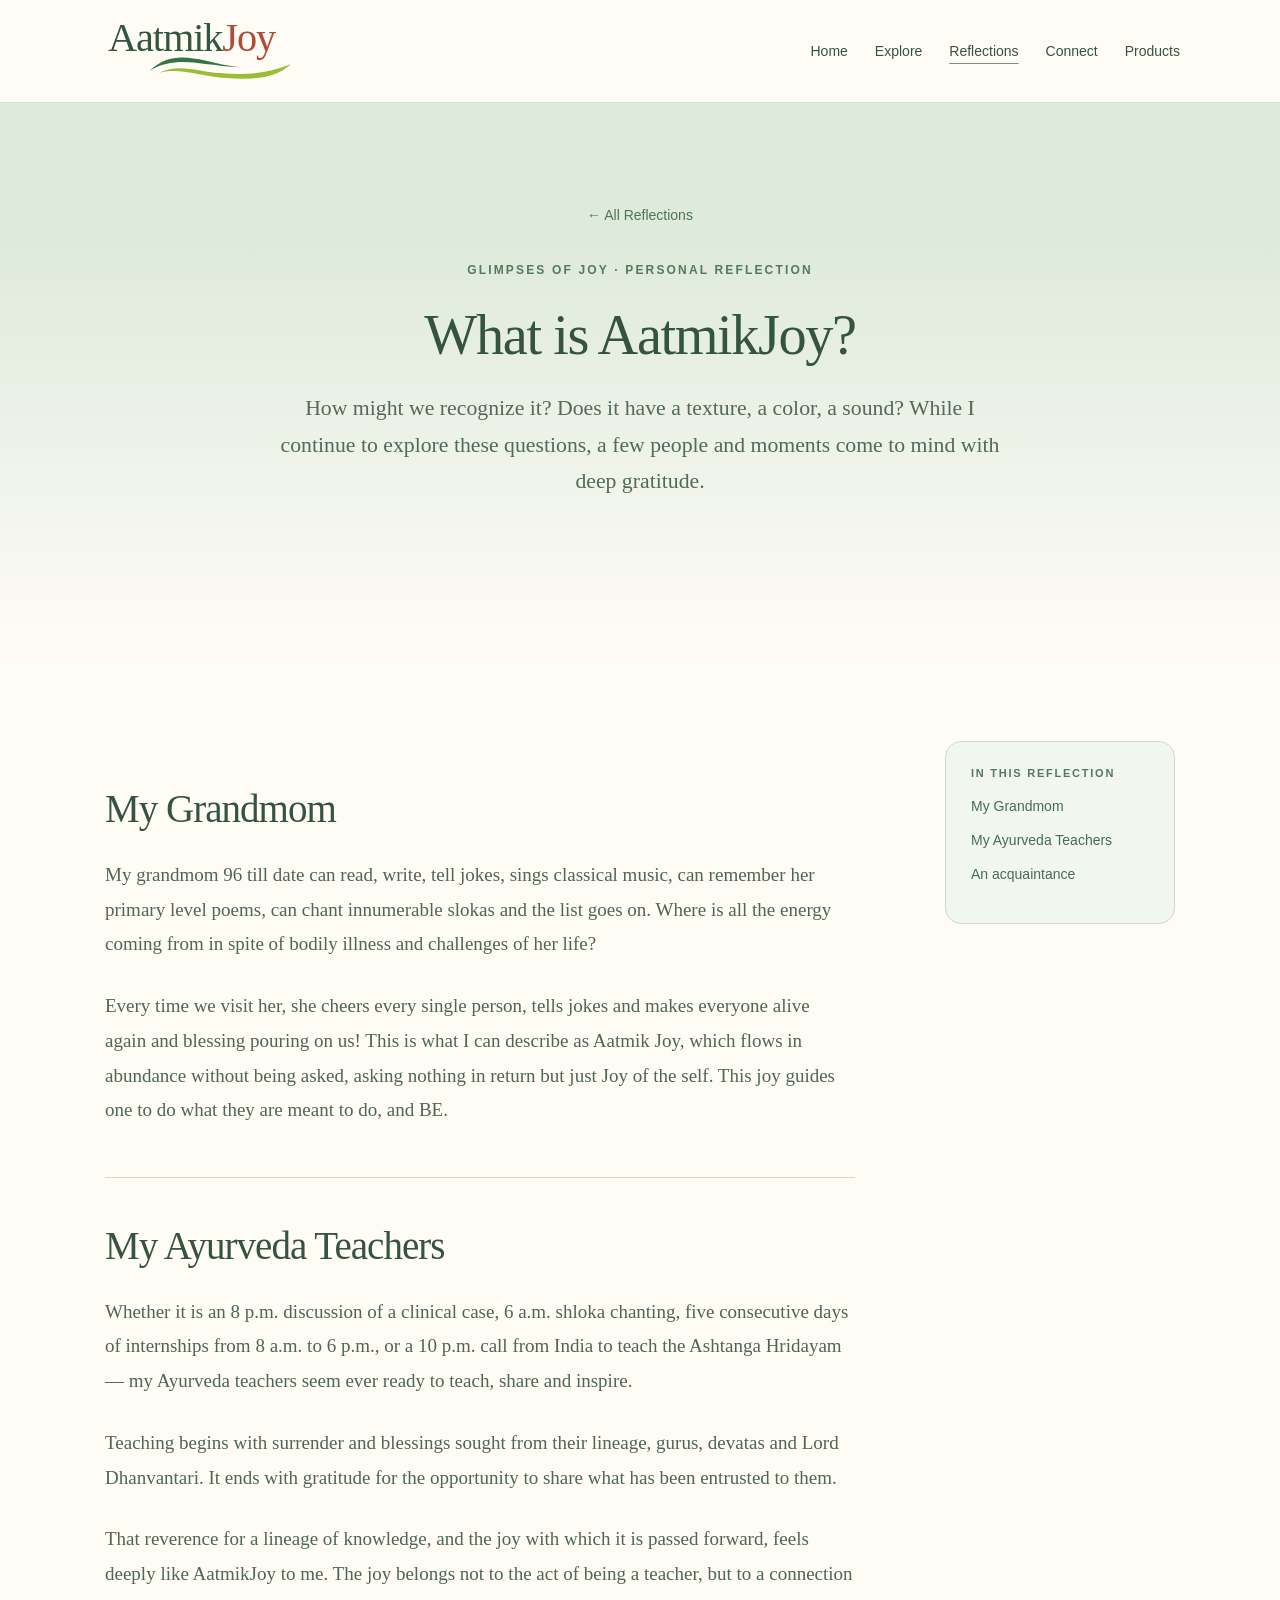
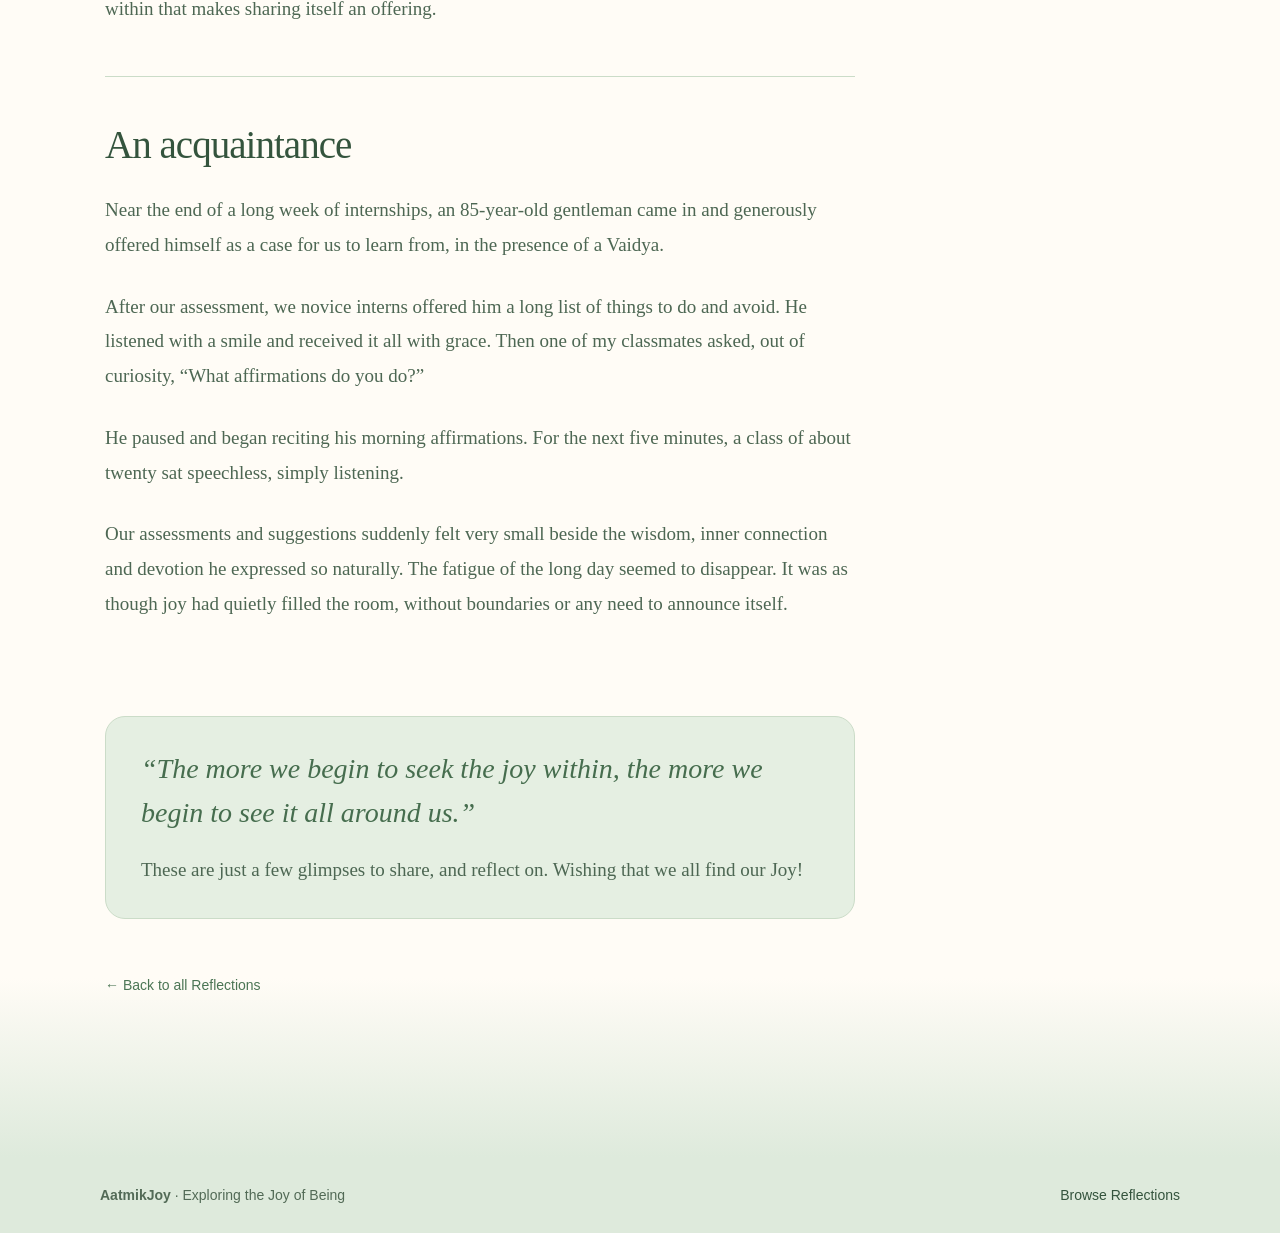
==== reflections/what-is-aatmikjoy/index.html @ f782a4f2 "Create What is AatmikJoy blog article with original personal stories" ====
<!doctype html>
<html lang="en">
<head><meta charset="utf-8"><meta name="viewport" content="width=device-width, initial-scale=1">
<title>What is AatmikJoy? | Reflections · AatmikJoy</title>
<meta name="description" content="A personal reflection on the joy within, through my Grandmom, my Ayurveda teachers and an unexpected encounter.">
<meta name="theme-color" content="#DEEADC">
<style>
:root{--cream:#fcf8ef;--ink:#304a37;--muted:#697366;--line:#e4ddce;--terracotta:#b9724e;--sage:#ecede3}
*{box-sizing:border-box}html{scroll-behavior:smooth}body{margin:0;color:var(--ink);background:var(--cream);font-family:Georgia,'Times New Roman',serif}
a{color:inherit}.wrap{max-width:1140px;margin:0 auto;padding:0 30px}.site-header{border-bottom:1px solid var(--line);background:#fcf8efef;position:sticky;top:0;z-index:3;backdrop-filter:blur(15px)}
.header-inner{display:flex;align-items:center;justify-content:space-between;gap:28px;min-height:102px}.brand{display:block;width:235px;flex-shrink:0}.brand img{width:100%;height:auto;display:block}.nav{display:flex;gap:27px;align-items:center;flex-wrap:wrap}.nav a{font:14px/1.5 Arial,sans-serif;text-decoration:none;color:#53604e}.nav a:hover,.nav a[aria-current]{text-decoration:underline;text-decoration-color:var(--terracotta);text-underline-offset:6px}
.hero{position:relative;overflow:hidden;padding:84px 0 97px;background:linear-gradient(180deg,#fffaf0dd 0%,#fff9efdd 50%,#f8f4e9bb 100%),url('../../assets/images/watercolor.webp') center 60%/cover no-repeat;border-bottom:1px solid #e2dbc9}.hero .wrap{max-width:860px}.eyebrow{font:700 12px/1.4 Arial,sans-serif;letter-spacing:.22em;color:#a97950;text-transform:uppercase}h1{font:normal clamp(48px,6vw,78px)/1.09 Georgia,serif;letter-spacing:-.035em;margin:18px 0 23px}.deck{color:#596759;font:normal clamp(18px,2vw,23px)/1.6 Georgia,serif;max-width:690px;margin:0}.breadcrumb{font:13px Arial,sans-serif;color:#637061;text-decoration:none}.breadcrumb:hover{text-decoration:underline}
.article-grid{max-width:1130px;margin:0 auto;padding:70px 30px 100px;display:grid;grid-template-columns:minmax(0,1fr) 230px;gap:72px}.article{max-width:730px}.article p{font:19px/1.85 Georgia,serif;color:#475b4c;margin:0 0 27px}.article h2{font:normal clamp(28px,3vw,38px)/1.24 Georgia,serif;color:#304a37;margin:0 0 25px;letter-spacing:-.02em}.article-section{padding:44px 0 7px;border-bottom:1px solid var(--line)}.definition{padding:30px 32px 25px;background:#f0efe4;border:1px solid #e3dfcb;border-radius:20px}.definition .lead-in{margin-bottom:20px}.healing-keys{padding-left:24px;margin:0 0 24px;display:grid;grid-template-columns:1fr 1fr;gap:13px 24px;font:18px/1.5 Georgia,serif;color:#49604c}.healing-keys li::marker{color:#ba7b4f}.definition .definition-end{margin:0;font-style:normal}.definition em{color:#986949}.toc{position:sticky;top:130px;align-self:start;padding:25px;border:1px solid #e3ddce;background:#f8f5ed;border-radius:16px}.toc h2{font:700 11px Arial,sans-serif;letter-spacing:.16em;color:#9b6c48;text-transform:uppercase;margin:0 0 17px}.toc a{display:block;font:14px/1.5 Arial,sans-serif;margin:0 0 13px;color:#596a59;text-decoration:none}.toc a:hover{text-decoration:underline}.closing{background:#eff0e6;padding:35px 40px;margin-top:47px;border-radius:18px}.closing p{font-style:italic;margin:0}.article-note{margin-top:50px;padding-top:24px;border-top:1px solid var(--line)}.article-note p{font:13px/1.65 Arial,sans-serif;color:#7e8074}footer{border-top:1px solid var(--line);background:#f2f0e7;padding:30px 0}footer .wrap{display:flex;justify-content:space-between;gap:22px;flex-wrap:wrap;align-items:center}footer p{font:14px Arial,sans-serif;color:#617064;margin:0}footer a{font:14px Arial,sans-serif;text-decoration:none}footer a:hover{text-decoration:underline}
@media(max-width:790px){.nav{gap:13px}.header-inner{min-height:85px}.brand{width:185px}.article-grid{grid-template-columns:1fr;padding-top:43px}.toc{display:none}.healing-keys{grid-template-columns:1fr}.hero{padding:55px 0 72px}.wrap{padding-left:22px;padding-right:22px}}
@media(max-width:540px){.header-inner{flex-direction:column;justify-content:center;gap:11px;padding-top:12px;padding-bottom:12px}.brand{width:200px}.nav{justify-content:center}.nav a{font-size:12px}.article-grid{padding-left:20px;padding-right:20px}.article p{font-size:17px}.definition{padding:22px}.closing{padding:26px}}
</style><link rel="stylesheet" href="../../assets/theme-warm.css"><link rel="stylesheet" href="../../assets/reflection-article.css?v=20261118b"></head>
<body class="reflection-article">
<header class="site-header"><div class="wrap header-inner"><a href="../../index.html#/home" class="brand" aria-label="AatmikJoy Home"><img src="../../assets/images/aatmikjoy-wordmark-waves.svg" alt="AatmikJoy"></a><nav class="nav" aria-label="Main navigation"><a href="../../index.html#/home">Home</a><a href="../../index.html#/explore">Explore</a><a href="../../index.html#/reflections" aria-current="page">Reflections</a><a href="../../index.html#/connect">Connect</a><a href="../../index.html#/products">Products</a></nav></div></header>
<main><section class="hero"><div class="wrap"><a class="breadcrumb" href="../../index.html#/reflections">← All Reflections</a><p class="eyebrow" style="margin-top:36px">GLIMPSES OF JOY · PERSONAL REFLECTION</p><h1>What is AatmikJoy?</h1><p class="deck">How might we recognize it? Does it have a texture, a color, a sound? While I continue to explore these questions, a few people and moments come to mind with deep gratitude.</p></div></section><div class="article-grid"><article class="article" aria-label="What is AatmikJoy reflection"><section class="story-section" id="grandmom"><h2>My Grandmom</h2><p>My grandmom 96 till date can read, write, tell jokes, sings classical music, can remember her primary level poems, can chant innumerable slokas and the list goes on. Where is all the energy coming from in spite of bodily illness and challenges of her life?</p><p>Every time we visit her, she cheers every single person, tells jokes and makes everyone alive again and blessing pouring on us! This is what I can describe as Aatmik Joy, which flows in abundance without being asked, asking nothing in return but just Joy of the self. This joy guides one to do what they are meant to do, and BE.</p></section>
<section class="story-section" id="ayurveda-teachers"><h2>My Ayurveda Teachers</h2><p>Whether it is an 8 p.m. discussion of a clinical case, 6 a.m. shloka chanting, five consecutive days of internships from 8 a.m. to 6 p.m., or a 10 p.m. call from India to teach the Ashtanga Hridayam — my Ayurveda teachers seem ever ready to teach, share and inspire.</p><p>Teaching begins with surrender and blessings sought from their lineage, gurus, devatas and Lord Dhanvantari. It ends with gratitude for the opportunity to share what has been entrusted to them.</p><p>That reverence for a lineage of knowledge, and the joy with which it is passed forward, feels deeply like AatmikJoy to me. The joy belongs not to the act of being a teacher, but to a connection within that makes sharing itself an offering.</p></section>
<section class="story-section" id="an-acquaintance"><h2>An acquaintance</h2><p>Near the end of a long week of internships, an 85-year-old gentleman came in and generously offered himself as a case for us to learn from, in the presence of a Vaidya.</p><p>After our assessment, we novice interns offered him a long list of things to do and avoid. He listened with a smile and received it all with grace. Then one of my classmates asked, out of curiosity, “What affirmations do you do?”</p><p>He paused and began reciting his morning affirmations. For the next five minutes, a class of about twenty sat speechless, simply listening.</p><p>Our assessments and suggestions suddenly felt very small beside the wisdom, inner connection and devotion he expressed so naturally. The fatigue of the long day seemed to disappear. It was as though joy had quietly filled the room, without boundaries or any need to announce itself.</p></section><div class="story-finale"><blockquote>“The more we begin to seek the joy within, the more we begin to see it all around us.”</blockquote><p>These are just a few glimpses to share, and reflect on. Wishing that we all find our Joy!</p></div><p style="margin-top:48px"><a class="breadcrumb" href="../../index.html#/reflections">← Back to all Reflections</a></p></article><aside class="toc" aria-label="On this page"><h2>IN THIS REFLECTION</h2><a href="#grandmom">My Grandmom</a><a href="#ayurveda-teachers">My Ayurveda Teachers</a><a href="#an-acquaintance">An acquaintance</a></aside></div></main><footer><div class="wrap"><p><strong>AatmikJoy</strong> · Exploring the Joy of Being</p><a href="../../index.html#/reflections">Browse Reflections</a></div></footer>
</body></html>
---- assets/theme-warm.css ----
/* AatmikJoy — richer earth-and-botanical palette.
   Inspired by InnerDivine's layered warm paper and tinted panels,
   while retaining AatmikJoy's original green, coral and watercolor artwork.
   This separate stylesheet can be adjusted or removed without disturbing layouts. */
:root {
  --paper:#f1e6d8;
  --paper-light:#fff9f0;
  --sage:#dce7d7;
  --rose:#ecd9d0;
  --line:#d9c9b8;
  --shadow:0 13px 34px rgba(72,67,48,.095);
}
html {background:#f1e6d8}
body {
  background:
    radial-gradient(ellipse at 9% 8%,rgba(203,157,147,.19),transparent 36%),
    radial-gradient(ellipse at 91% 70%,rgba(118,148,115,.13),transparent 37%),
    linear-gradient(180deg,#f4e9dc,#eae0d2);
}
.page {background:linear-gradient(170deg,#f1e7d9 0%,#ebe2d6 100%)}
.site-header {background:rgba(248,238,225,.96);border-bottom-color:#d7c6b5}
/* Keep the watercolor sunrise visible, adding warmth rather than a bright white veil. */
#page-home .home-v8-hero {background:#eee0cd}
#page-home .home-v8-hero .hero-scene {filter:saturate(.86) brightness(.99)}
#page-home .home-v8-hero .hero-scene:after {
  background:linear-gradient(180deg,rgba(247,235,221,.47) 0%,rgba(247,235,221,.60) 43%,rgba(247,235,221,.14) 79%,transparent 100%);
}
/* Warm-paper introduction, followed by clearly separate sage and blush panels. */
#page-home .home-v8-intent {background:linear-gradient(120deg,#eadbc9 0%,#f3e5d5 56%,#e5e6d8 100%);border-top-color:#d8c7b5}
#page-home .home-v8-statement {background:#fff8ed;border-color:#dccab7;box-shadow:0 12px 30px rgba(77,65,48,.07)}
#page-home .home-v9-philosophy,
#page-home .home-v9-invitation {background:#e8e7db}
#page-home .home-v9-panel {border-color:#cfcbb9;box-shadow:0 16px 38px rgba(66,76,56,.10)}
#page-home .home-v9-panel-sage {background:linear-gradient(115deg,#d4e2d0,#e4ebd9 67%,#edf0df)}
#page-home .home-v9-panel-cream {background:linear-gradient(115deg,#e9d1c7,#f2dfcd 67%,#f9ecda)}
#page-home .home-v9-panel p:not(.eyebrow) {color:#4d6151}
#page-home .home-v8-themes {background:linear-gradient(120deg,#d9e4d3,#e7e9db 48%,#dce5d4);border-color:#cbd7c4}
#page-home .home-v8-theme {background:rgba(255,250,240,.89);border-color:#cad7c4;box-shadow:0 9px 26px rgba(58,76,50,.055)}
#page-home .home-v8-theme-icon {background:#d4e2c9}
#page-home .home-v8-pause {background:linear-gradient(125deg,#ebd4c6 0%,#f2e1d2 62%,#dfe7d7)}
/* Shared illustrated page headers: reduce the opaque ivory overlay. */
.page:not([data-page="home"]) > .subhero {background:#eadccc;border-bottom-color:#d9c7b3}
.page:not([data-page="home"]) > .subhero .subhero-scene {
  background-image:linear-gradient(90deg,rgba(244,229,210,.95) 0%,rgba(244,229,210,.83) 34%,rgba(244,229,210,.42) 68%,rgba(244,229,210,.17) 100%),var(--aj-shared-watercolor);
  filter:saturate(.9) brightness(.98);
}
/* More distinct backgrounds for each area, with readable light cards. */
#page-paths .pathways-strip {background:linear-gradient(145deg,#edddcc,#e4e8d8)}
#page-paths .paths-section,
#page-paths .paths-content {background:transparent}
#page-reflections .reflections-section {background:linear-gradient(145deg,#ebddd2,#e9dfd5 52%,#e3e6d9)}
#page-reflections .reflection-card {background:#fff8ee;border-color:#d6cbbd;box-shadow:0 10px 28px rgba(77,66,55,.075)}
#page-reflections .reflection-display-controls {background:#e2dacd;border-color:#d3c6b5}
#page-reflections .reflection-display-button.is-active {background:#fff8ed}
#page-connect .connect-personal-section {background:linear-gradient(140deg,#e5e8d8,#f0e0cf)}
#page-products .products-section {background:linear-gradient(140deg,#eee1d1,#e4e7d8)}
#page-join .join-content {background:linear-gradient(160deg,#e9ddce,#e6e8db)}
#page-join .join-invitation {background:linear-gradient(100deg,#e9d4c7,#ecdfcd 55%,#dce7d6);border-bottom-color:#d4c8b7}
#page-join .journey-card {background:#fff8ee;border-color:#d9c8b5}
#page-member .member-section {background:linear-gradient(150deg,rgba(229,232,216,.95),rgba(239,220,206,.94)),var(--aj-shared-watercolor) center/cover}
.site-footer {background:linear-gradient(180deg,#e8e7d9,#e8dacb);border-top-color:#d1c4b2}
/* Standalone article shares the same palette; original article typography remains. */
body.reflection-article {background:linear-gradient(150deg,#f1e5d7,#e9e2d6)}
body.reflection-article .hero {
  background:linear-gradient(180deg,rgba(244,229,214,.81),rgba(242,226,209,.67)),url('../assets/images/watercolor.webp') center 61%/cover no-repeat;
  border-bottom-color:#d9c7b3;
}
body.reflection-article .definition {background:#e4e8d9;border-color:#cbd5c2}
body.reflection-article .toc {background:#f3e4d8;border-color:#dcc9b8}
body.reflection-article .closing {background:#dbe6d6}
body.reflection-article footer {background:#e8dacb;border-top-color:#d1c4b2}
@media(max-width:600px) {
  #page-home .home-v8-hero .hero-scene:after {
    background:linear-gradient(180deg,rgba(247,236,222,.9) 0%,rgba(247,236,222,.82) 48%,rgba(247,236,222,.08) 94%);
  }
}
---- assets/reflection-article.css ----
/* AatmikJoy article pages — same palette, wave identity and seamless transitions as Home, Explore and Reflections. */
:root{--aj-article-sage:#DEEADC;--aj-article-ivory:#FFFCF6;--aj-article-forest:#365B43;--aj-article-text:#526A56;--aj-article-line:#CADBC8;--aj-article-flow:clamp(125px,14vw,205px)}
html{background:var(--aj-article-sage)}
body.reflection-article{background:var(--aj-article-ivory)!important;color:#34543D!important;font-family:Georgia,'Times New Roman',serif!important}
body.reflection-article .site-header{background:rgba(255,252,246,.97)!important;border-bottom:1px solid #D4E1CF!important;box-shadow:none}
body.reflection-article .brand img{width:100%;height:auto;display:block}
body.reflection-article .nav a{color:#34543D!important;font:500 14px/1.5 Arial,sans-serif;text-underline-offset:7px}
body.reflection-article .nav a:hover,body.reflection-article .nav a[aria-current]{text-decoration-color:#729875!important}
body.reflection-article .hero{position:relative;border:0!important;padding:clamp(64px,8vw,116px) 0 clamp(100px,13vw,165px)!important;background:linear-gradient(to bottom,var(--aj-article-sage) 0%,var(--aj-article-sage) 25%,var(--aj-article-ivory) 100%)!important}
body.reflection-article .hero .wrap{max-width:890px;text-align:center}
body.reflection-article .breadcrumb{color:#4B7554!important;text-decoration:none;font:500 14px/1.5 Arial,sans-serif}
body.reflection-article .breadcrumb:hover{text-decoration:underline}
body.reflection-article .eyebrow{color:#547A5B!important;font:700 12px/1.4 Arial,sans-serif!important;letter-spacing:.18em}
body.reflection-article h1{color:#34543D!important;font:400 clamp(42px,4.4vw,66px)/1.15 Georgia,serif!important;letter-spacing:-.025em;margin:24px 0 22px}
body.reflection-article .deck{color:#526A56!important;max-width:750px;margin:0 auto;font:400 clamp(18px,1.7vw,22px)/1.68 Georgia,serif!important}
body.reflection-article .article-grid{position:relative;isolation:isolate;max-width:1130px;padding-top:clamp(42px,6vw,78px);padding-bottom:clamp(100px,10vw,150px)}
body.reflection-article .article-grid::before{content:"";position:absolute;z-index:-1;pointer-events:none;top:0;bottom:0;left:50%;width:100vw;transform:translateX(-50%);background:linear-gradient(to bottom,var(--aj-article-ivory) 0%,var(--aj-article-ivory) calc(100% - var(--aj-article-flow)),var(--aj-article-sage) 100%)}
body.reflection-article .article{max-width:750px}
body.reflection-article .article p{color:#4D6753!important;font:400 clamp(17px,1.5vw,19px)/1.83 Georgia,serif!important}
body.reflection-article .article h2{color:#34543D!important;font:400 clamp(29px,3.05vw,39px)/1.24 Georgia,serif!important;letter-spacing:-.025em}
body.reflection-article .article-section{border-bottom:1px solid var(--aj-article-line)!important}
body.reflection-article .definition{background:#F1F6EF!important;border-color:#CBDCC8!important}
body.reflection-article .definition em{color:#567E60!important}
body.reflection-article .healing-keys{color:#49654F}
body.reflection-article .healing-keys li::marker{color:#789C74}
body.reflection-article .toc{border-color:#CBDCC8!important;background:#F1F6EF!important}
body.reflection-article .toc h2{color:#53785C!important}
body.reflection-article .toc a{color:#466E50!important}
body.reflection-article .closing{background:#E5EFE2!important;border:1px solid #CCDCC8;border-radius:20px}
body.reflection-article .article-note{border-top-color:#CADBC8!important}
body.reflection-article .article-note p{color:#647867!important;font:13px/1.68 Arial,sans-serif!important}
body.reflection-article footer{border:0!important;background:var(--aj-article-sage)!important;color:#34543D}
body.reflection-article footer p{color:#526A56!important}
body.reflection-article footer a{color:#34543D!important}
body.reflection-article .article blockquote{font:italic clamp(21px,2.2vw,28px)/1.58 Georgia,serif;color:#466D4E;border-left:3px solid #ABC2A6;padding:8px 0 8px 28px;margin:38px 0}
body.reflection-article .story-section{padding:44px 0 22px;border-bottom:1px solid #CBDCC8}
body.reflection-article .story-section:last-of-type{border:0}
body.reflection-article .story-section h2{margin:0 0 24px}
body.reflection-article .story-finale{margin-top:45px;border-radius:20px;padding:30px 35px;background:#E5EFE2;border:1px solid #CBDCC8}
body.reflection-article .story-finale blockquote{border:0;padding:0;margin:0 0 18px}
body.reflection-article .story-finale p{margin:0}
@media(max-width:790px){body.reflection-article .hero{padding:55px 0 95px!important}body.reflection-article .article-grid{padding-top:45px}}
@media(max-width:540px){body.reflection-article .site-header .header-inner{gap:11px;padding:12px 0}body.reflection-article .brand{width:200px}body.reflection-article .nav{justify-content:center;gap:12px 18px}body.reflection-article .nav a{font-size:13px}body.reflection-article .article-grid{padding-left:20px;padding-right:20px}body.reflection-article .story-finale{padding:25px}}
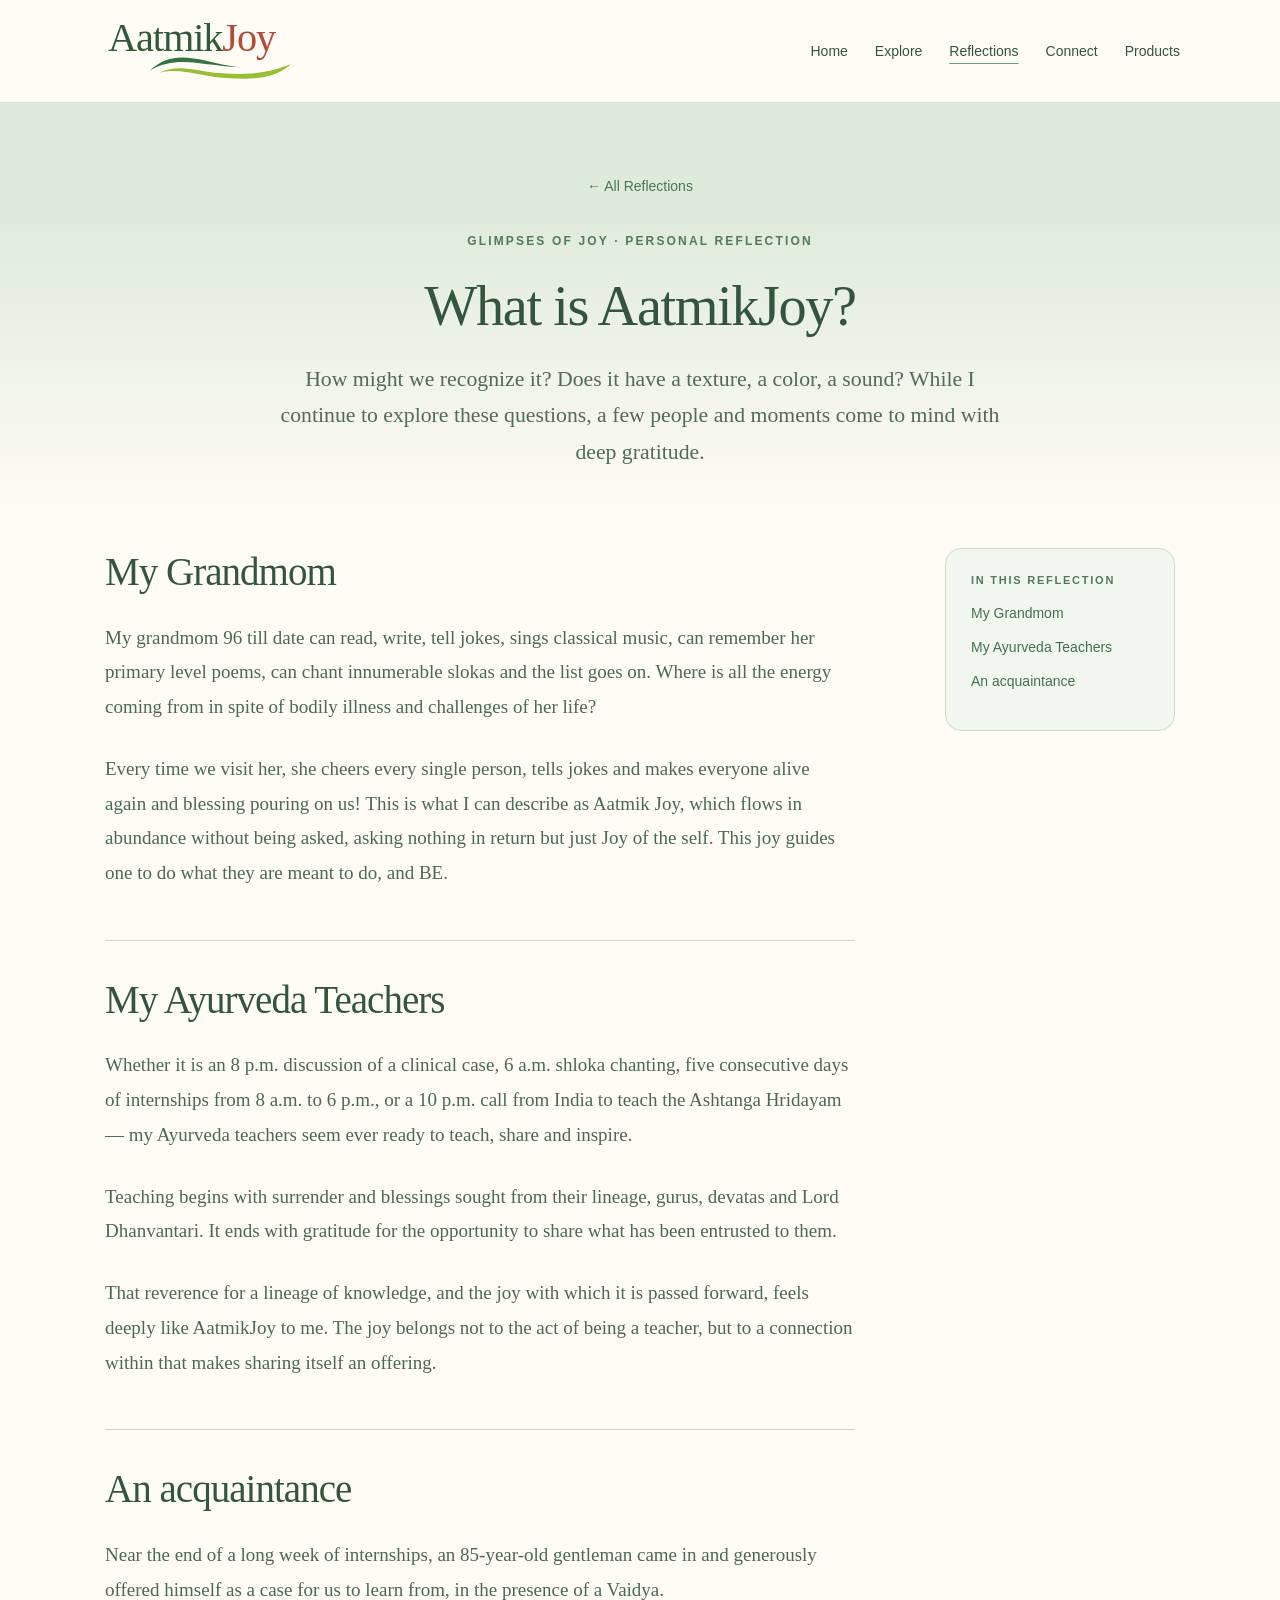
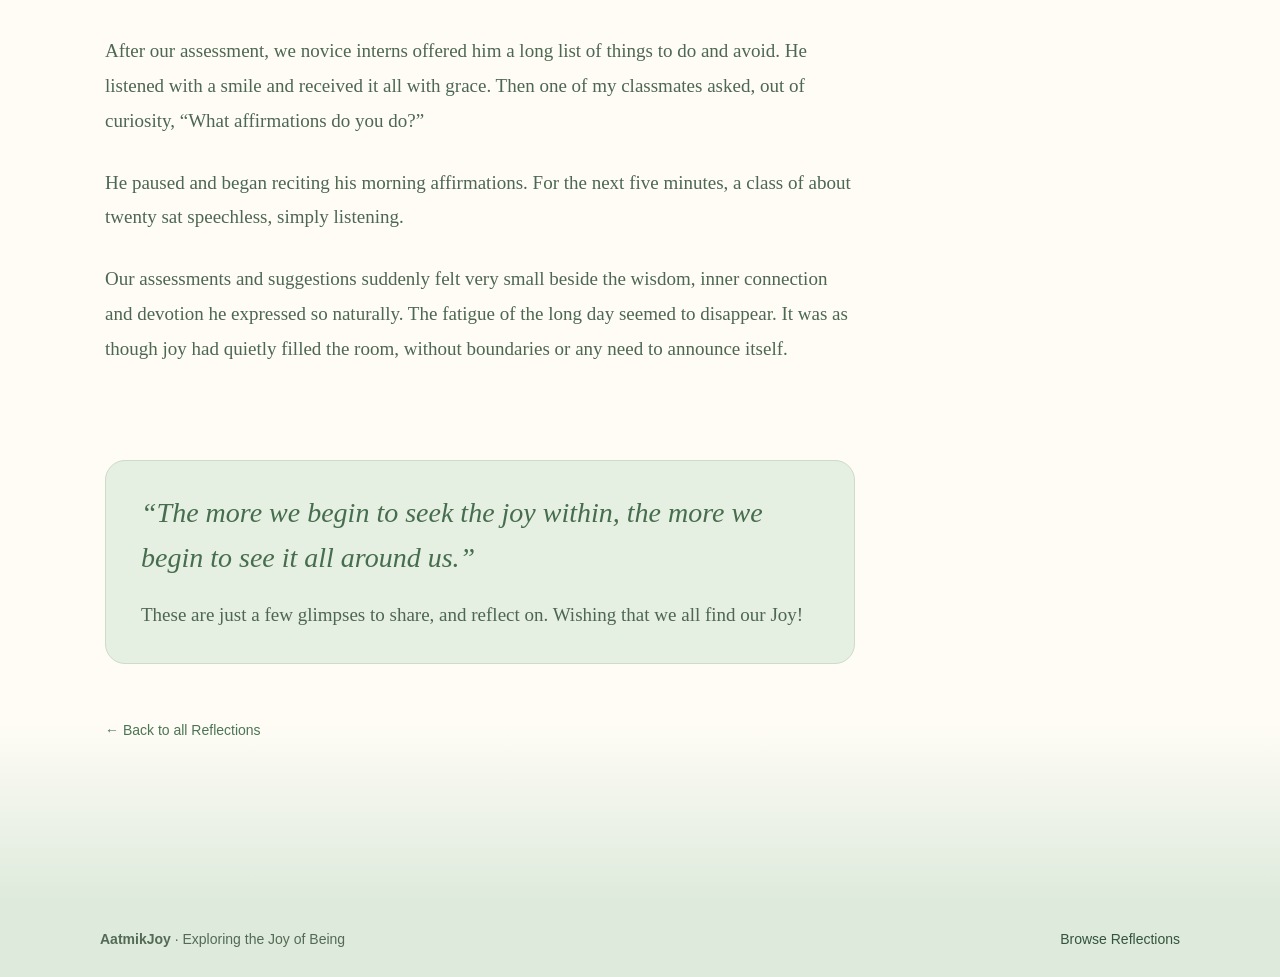
==== commit 81e0b7d1: "Refresh tightened reflection article spacing" ====
--- a/reflections/what-is-aatmikjoy/index.html
+++ b/reflections/what-is-aatmikjoy/index.html
@@ -13,7 +13,7 @@
 .article-grid{max-width:1130px;margin:0 auto;padding:70px 30px 100px;display:grid;grid-template-columns:minmax(0,1fr) 230px;gap:72px}.article{max-width:730px}.article p{font:19px/1.85 Georgia,serif;color:#475b4c;margin:0 0 27px}.article h2{font:normal clamp(28px,3vw,38px)/1.24 Georgia,serif;color:#304a37;margin:0 0 25px;letter-spacing:-.02em}.article-section{padding:44px 0 7px;border-bottom:1px solid var(--line)}.definition{padding:30px 32px 25px;background:#f0efe4;border:1px solid #e3dfcb;border-radius:20px}.definition .lead-in{margin-bottom:20px}.healing-keys{padding-left:24px;margin:0 0 24px;display:grid;grid-template-columns:1fr 1fr;gap:13px 24px;font:18px/1.5 Georgia,serif;color:#49604c}.healing-keys li::marker{color:#ba7b4f}.definition .definition-end{margin:0;font-style:normal}.definition em{color:#986949}.toc{position:sticky;top:130px;align-self:start;padding:25px;border:1px solid #e3ddce;background:#f8f5ed;border-radius:16px}.toc h2{font:700 11px Arial,sans-serif;letter-spacing:.16em;color:#9b6c48;text-transform:uppercase;margin:0 0 17px}.toc a{display:block;font:14px/1.5 Arial,sans-serif;margin:0 0 13px;color:#596a59;text-decoration:none}.toc a:hover{text-decoration:underline}.closing{background:#eff0e6;padding:35px 40px;margin-top:47px;border-radius:18px}.closing p{font-style:italic;margin:0}.article-note{margin-top:50px;padding-top:24px;border-top:1px solid var(--line)}.article-note p{font:13px/1.65 Arial,sans-serif;color:#7e8074}footer{border-top:1px solid var(--line);background:#f2f0e7;padding:30px 0}footer .wrap{display:flex;justify-content:space-between;gap:22px;flex-wrap:wrap;align-items:center}footer p{font:14px Arial,sans-serif;color:#617064;margin:0}footer a{font:14px Arial,sans-serif;text-decoration:none}footer a:hover{text-decoration:underline}
 @media(max-width:790px){.nav{gap:13px}.header-inner{min-height:85px}.brand{width:185px}.article-grid{grid-template-columns:1fr;padding-top:43px}.toc{display:none}.healing-keys{grid-template-columns:1fr}.hero{padding:55px 0 72px}.wrap{padding-left:22px;padding-right:22px}}
 @media(max-width:540px){.header-inner{flex-direction:column;justify-content:center;gap:11px;padding-top:12px;padding-bottom:12px}.brand{width:200px}.nav{justify-content:center}.nav a{font-size:12px}.article-grid{padding-left:20px;padding-right:20px}.article p{font-size:17px}.definition{padding:22px}.closing{padding:26px}}
-</style><link rel="stylesheet" href="../../assets/theme-warm.css"><link rel="stylesheet" href="../../assets/reflection-article.css?v=20261118b"></head>
+</style><link rel="stylesheet" href="../../assets/theme-warm.css"><link rel="stylesheet" href="../../assets/reflection-article.css?v=20261118-article-spacing"></head>
 <body class="reflection-article">
 <header class="site-header"><div class="wrap header-inner"><a href="../../index.html#/home" class="brand" aria-label="AatmikJoy Home"><img src="../../assets/images/aatmikjoy-wordmark-waves.svg" alt="AatmikJoy"></a><nav class="nav" aria-label="Main navigation"><a href="../../index.html#/home">Home</a><a href="../../index.html#/explore">Explore</a><a href="../../index.html#/reflections" aria-current="page">Reflections</a><a href="../../index.html#/connect">Connect</a><a href="../../index.html#/products">Products</a></nav></div></header>
 <main><section class="hero"><div class="wrap"><a class="breadcrumb" href="../../index.html#/reflections">← All Reflections</a><p class="eyebrow" style="margin-top:36px">GLIMPSES OF JOY · PERSONAL REFLECTION</p><h1>What is AatmikJoy?</h1><p class="deck">How might we recognize it? Does it have a texture, a color, a sound? While I continue to explore these questions, a few people and moments come to mind with deep gratitude.</p></div></section><div class="article-grid"><article class="article" aria-label="What is AatmikJoy reflection"><section class="story-section" id="grandmom"><h2>My Grandmom</h2><p>My grandmom 96 till date can read, write, tell jokes, sings classical music, can remember her primary level poems, can chant innumerable slokas and the list goes on. Where is all the energy coming from in spite of bodily illness and challenges of her life?</p><p>Every time we visit her, she cheers every single person, tells jokes and makes everyone alive again and blessing pouring on us! This is what I can describe as Aatmik Joy, which flows in abundance without being asked, asking nothing in return but just Joy of the self. This joy guides one to do what they are meant to do, and BE.</p></section>
--- a/assets/reflection-article.css
+++ b/assets/reflection-article.css
@@ -6,14 +6,14 @@
 body.reflection-article .brand img{width:100%;height:auto;display:block}
 body.reflection-article .nav a{color:#34543D!important;font:500 14px/1.5 Arial,sans-serif;text-underline-offset:7px}
 body.reflection-article .nav a:hover,body.reflection-article .nav a[aria-current]{text-decoration-color:#729875!important}
-body.reflection-article .hero{position:relative;border:0!important;padding:clamp(64px,8vw,116px) 0 clamp(100px,13vw,165px)!important;background:linear-gradient(to bottom,var(--aj-article-sage) 0%,var(--aj-article-sage) 25%,var(--aj-article-ivory) 100%)!important}
+body.reflection-article .hero{position:relative;border:0!important;padding:clamp(50px,5.7vw,82px) 0 clamp(32px,3.8vw,49px)!important;background:linear-gradient(to bottom,var(--aj-article-sage) 0%,var(--aj-article-sage) 25%,var(--aj-article-ivory) 100%)!important}
 body.reflection-article .hero .wrap{max-width:890px;text-align:center}
 body.reflection-article .breadcrumb{color:#4B7554!important;text-decoration:none;font:500 14px/1.5 Arial,sans-serif}
 body.reflection-article .breadcrumb:hover{text-decoration:underline}
 body.reflection-article .eyebrow{color:#547A5B!important;font:700 12px/1.4 Arial,sans-serif!important;letter-spacing:.18em}
 body.reflection-article h1{color:#34543D!important;font:400 clamp(42px,4.4vw,66px)/1.15 Georgia,serif!important;letter-spacing:-.025em;margin:24px 0 22px}
 body.reflection-article .deck{color:#526A56!important;max-width:750px;margin:0 auto;font:400 clamp(18px,1.7vw,22px)/1.68 Georgia,serif!important}
-body.reflection-article .article-grid{position:relative;isolation:isolate;max-width:1130px;padding-top:clamp(42px,6vw,78px);padding-bottom:clamp(100px,10vw,150px)}
+body.reflection-article .article-grid{position:relative;isolation:isolate;max-width:1130px;padding-top:clamp(18px,2.3vw,33px);padding-bottom:clamp(100px,10vw,150px)}
 body.reflection-article .article-grid::before{content:"";position:absolute;z-index:-1;pointer-events:none;top:0;bottom:0;left:50%;width:100vw;transform:translateX(-50%);background:linear-gradient(to bottom,var(--aj-article-ivory) 0%,var(--aj-article-ivory) calc(100% - var(--aj-article-flow)),var(--aj-article-sage) 100%)}
 body.reflection-article .article{max-width:750px}
 body.reflection-article .article p{color:#4D6753!important;font:400 clamp(17px,1.5vw,19px)/1.83 Georgia,serif!important}
@@ -33,11 +33,12 @@
 body.reflection-article footer p{color:#526A56!important}
 body.reflection-article footer a{color:#34543D!important}
 body.reflection-article .article blockquote{font:italic clamp(21px,2.2vw,28px)/1.58 Georgia,serif;color:#466D4E;border-left:3px solid #ABC2A6;padding:8px 0 8px 28px;margin:38px 0}
-body.reflection-article .story-section{padding:44px 0 22px;border-bottom:1px solid #CBDCC8}
+body.reflection-article .story-section{padding:clamp(24px,2.8vw,35px) 0 22px;border-bottom:1px solid #CBDCC8}
+body.reflection-article .story-section:first-child{padding-top:0}
 body.reflection-article .story-section:last-of-type{border:0}
 body.reflection-article .story-section h2{margin:0 0 24px}
 body.reflection-article .story-finale{margin-top:45px;border-radius:20px;padding:30px 35px;background:#E5EFE2;border:1px solid #CBDCC8}
 body.reflection-article .story-finale blockquote{border:0;padding:0;margin:0 0 18px}
 body.reflection-article .story-finale p{margin:0}
-@media(max-width:790px){body.reflection-article .hero{padding:55px 0 95px!important}body.reflection-article .article-grid{padding-top:45px}}
+@media(max-width:790px){body.reflection-article .hero{padding:46px 0 40px!important}body.reflection-article .article-grid{padding-top:22px}}
 @media(max-width:540px){body.reflection-article .site-header .header-inner{gap:11px;padding:12px 0}body.reflection-article .brand{width:200px}body.reflection-article .nav{justify-content:center;gap:12px 18px}body.reflection-article .nav a{font-size:13px}body.reflection-article .article-grid{padding-left:20px;padding-right:20px}body.reflection-article .story-finale{padding:25px}}
